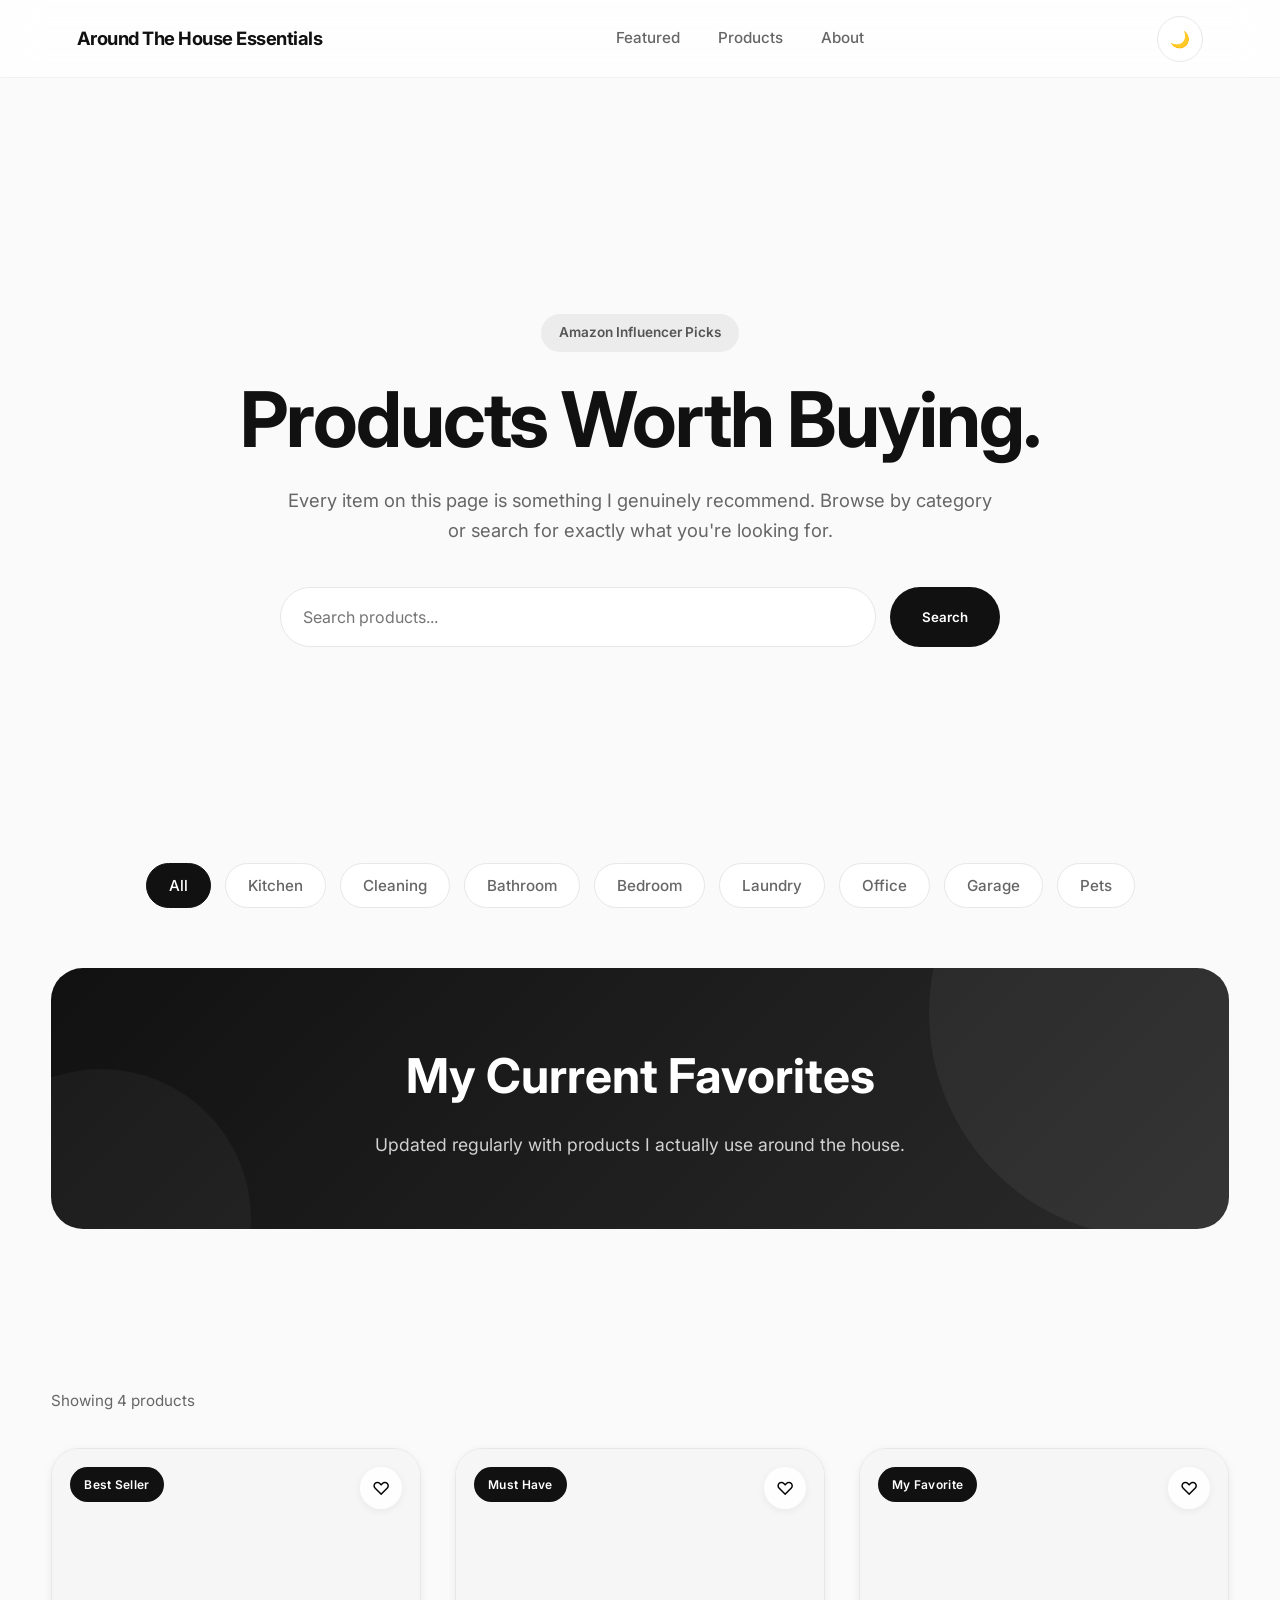
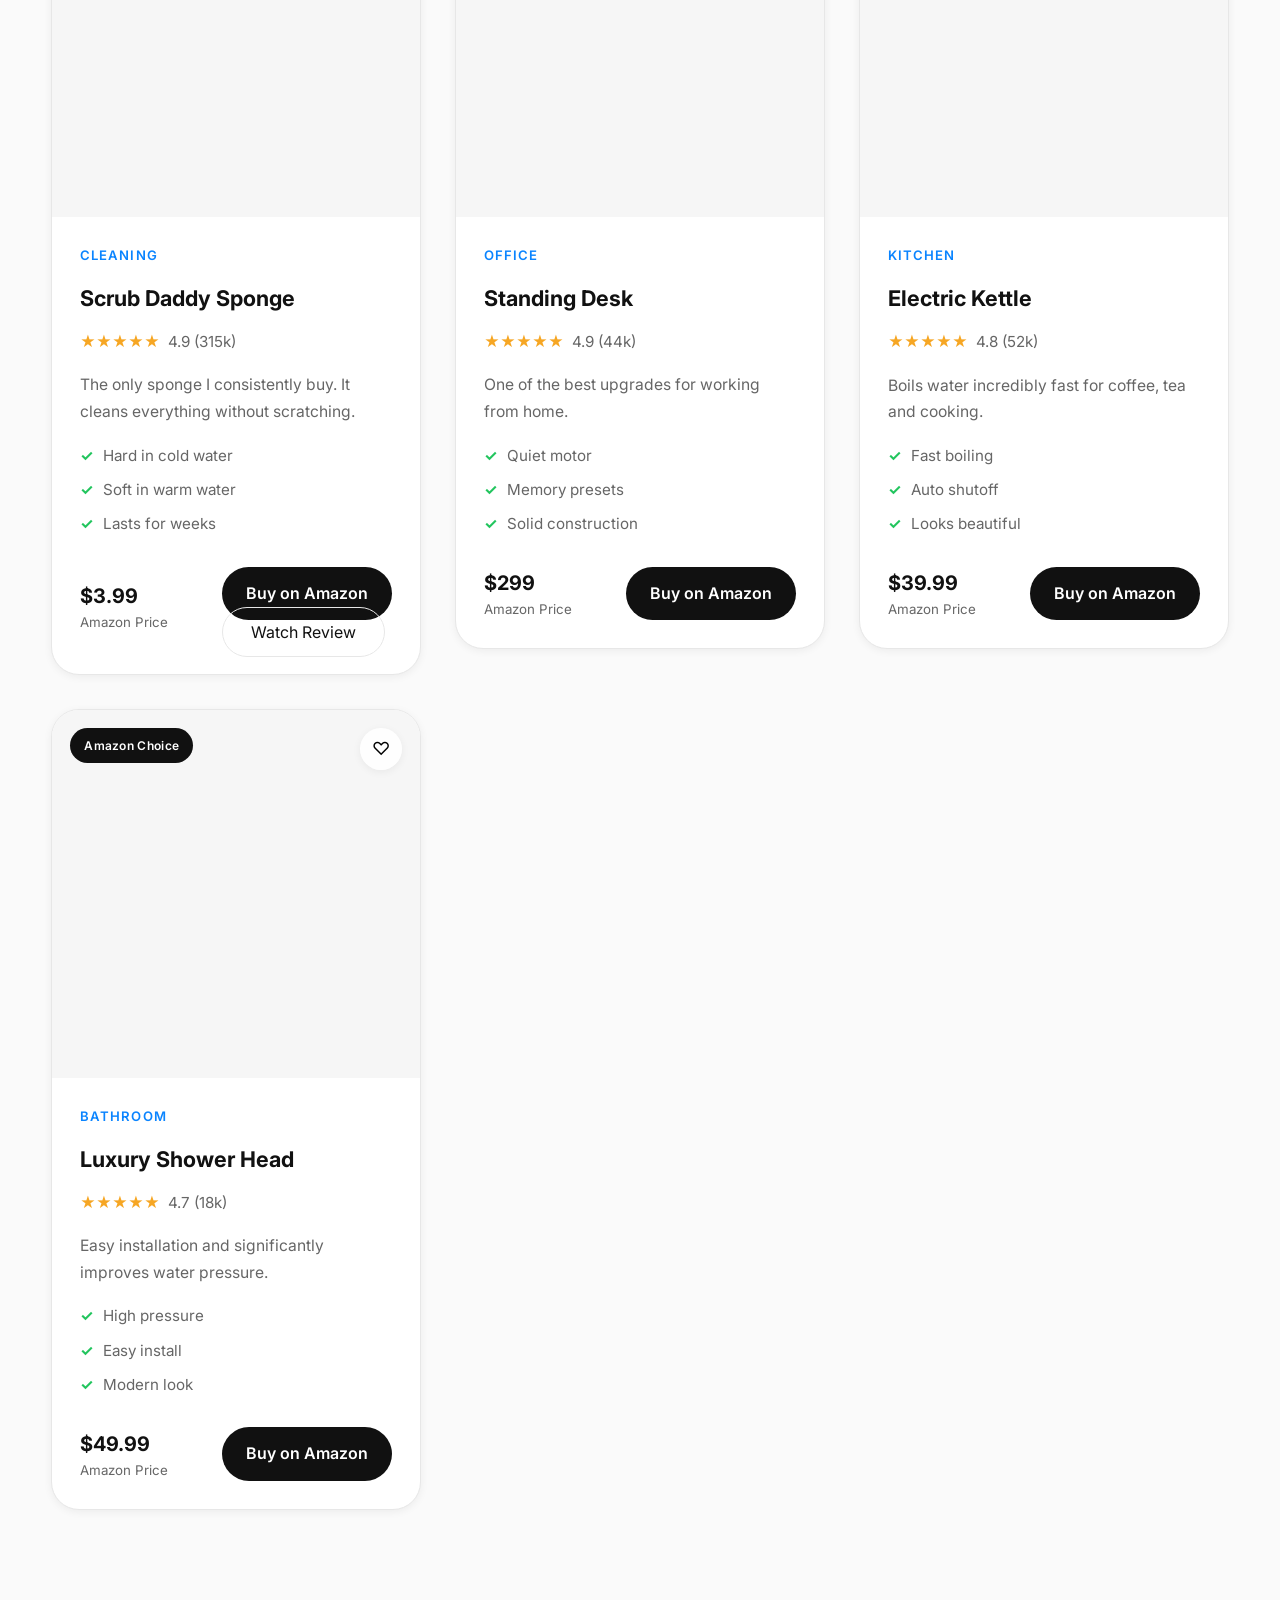
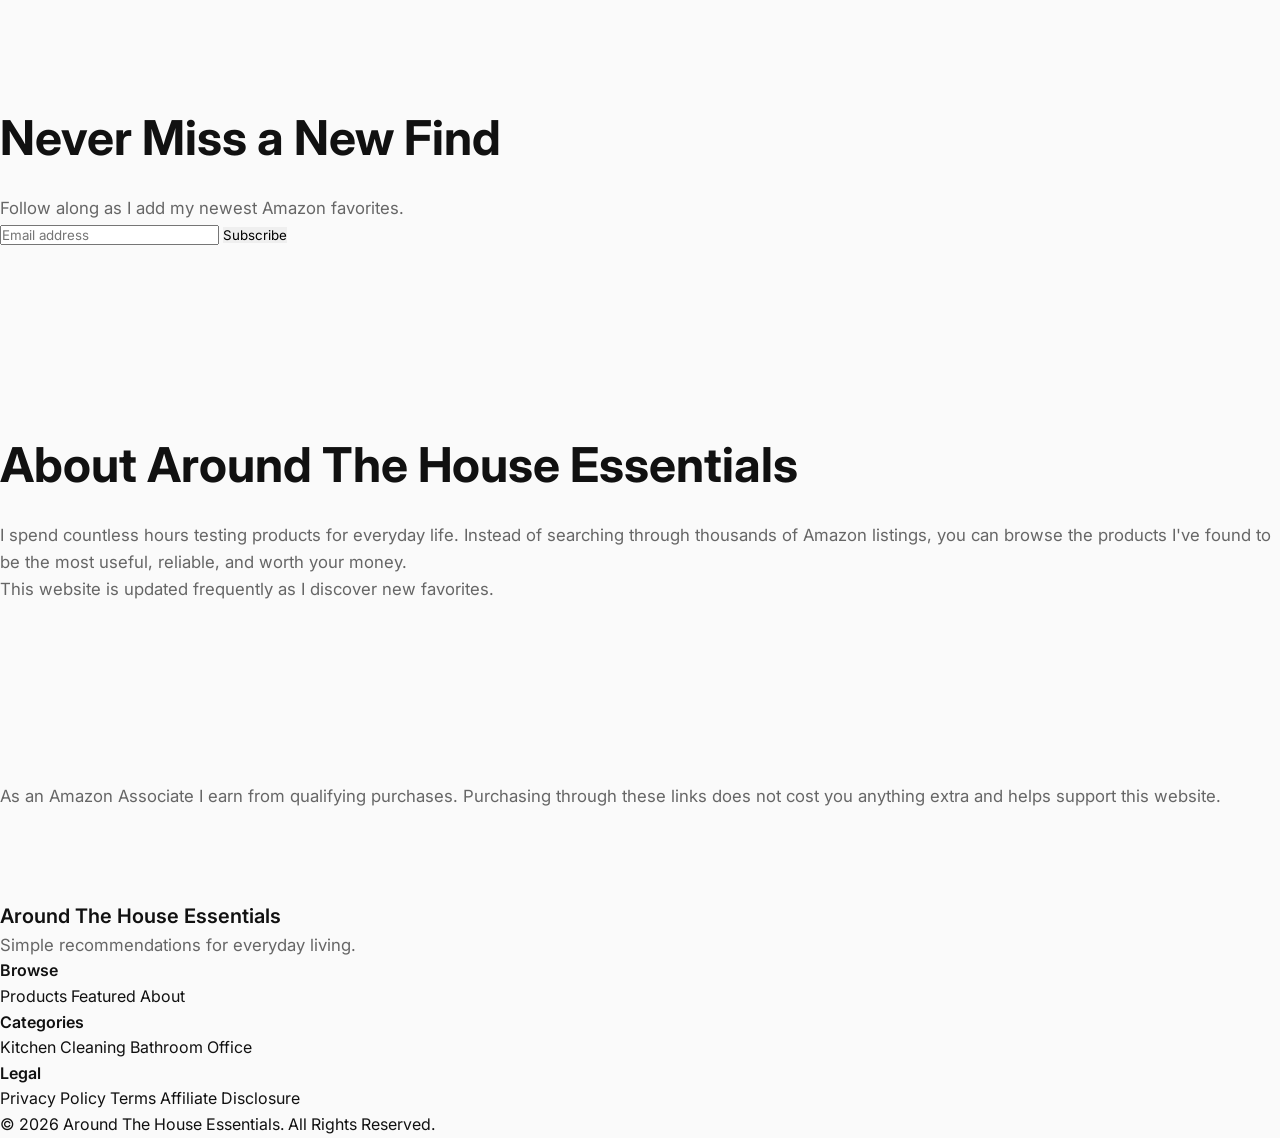
==== index.html @ 0b81968e "Initial commit" ====
<!DOCTYPE html>
<html lang="en">
<head>

    <meta charset="UTF-8">
    <meta name="viewport" content="width=device-width, initial-scale=1.0">

    <title>Around The House Essentials | Amazon Favorites</title>

    <meta name="description" content="Shop my favorite products for every room in your home. Carefully selected Amazon finds that I personally recommend.">

    <meta property="og:title" content="Around The House Essentials">
    <meta property="og:description" content="Shop my favorite Amazon finds.">
    <meta property="og:image" content="images/social-preview.jpg">
    <meta property="og:type" content="website">

    <link rel="stylesheet" href="style.css">

    <link rel="preconnect" href="https://fonts.googleapis.com">
    <link rel="preconnect" href="https://fonts.gstatic.com" crossorigin>

    <link href="https://fonts.googleapis.com/css2?family=Inter:wght@300;400;500;600;700&display=swap" rel="stylesheet">

</head>

<body>

<!-- ==========================
NAVIGATION
========================== -->

<header class="navbar">

    <div class="logo">

        <a href="#">
            Around The House Essentials
        </a>

    </div>

    <nav>

        <a href="#featured">Featured</a>
        <a href="#products">Products</a>
        <a href="#about">About</a>

    </nav>

    <div class="nav-buttons">

        <button id="darkModeToggle" aria-label="Toggle Dark Mode">
            🌙
        </button>

    </div>

</header>

<!-- ==========================
HERO
========================== -->

<section class="hero">

    <div class="hero-content">

        <span class="hero-tag">
            Amazon Influencer Picks
        </span>

        <h1>

            Products Worth Buying.

        </h1>

        <p>

            Every item on this page is something I genuinely recommend.
            Browse by category or search for exactly what you're looking for.

        </p>

        <div class="hero-search">

            <input
                type="text"
                id="searchInput"
                placeholder="Search products..."
            >

            <button id="searchButton">

                Search

            </button>

        </div>

    </div>

</section>

<!-- ==========================
CATEGORY FILTERS
========================== -->

<section class="categories" id="featured">

    <button class="category active" data-category="All">
        All
    </button>

    <button class="category" data-category="Kitchen">
        Kitchen
    </button>

    <button class="category" data-category="Cleaning">
        Cleaning
    </button>

    <button class="category" data-category="Bathroom">
        Bathroom
    </button>

    <button class="category" data-category="Bedroom">
        Bedroom
    </button>

    <button class="category" data-category="Laundry">
        Laundry
    </button>

    <button class="category" data-category="Office">
        Office
    </button>

    <button class="category" data-category="Garage">
        Garage
    </button>

    <button class="category" data-category="Pets">
        Pets
    </button>

</section>

<!-- ==========================
FEATURED PRODUCTS
========================== -->

<section class="featured-banner">

    <div>

        <h2>

            My Current Favorites

        </h2>

        <p>

            Updated regularly with products I actually use around the house.

        </p>

    </div>

</section>

<!-- ==========================
PRODUCT GRID
========================== -->

<section id="products" class="products-section">

    <div id="productGrid" class="product-grid">

        <!--
            Products are automatically generated
            by script.js
        -->

    </div>

</section>

<!-- ==========================
NEWSLETTER
========================== -->

<section class="newsletter">

    <h2>

        Never Miss a New Find

    </h2>

    <p>

        Follow along as I add my newest Amazon favorites.

    </p>

    <form>

        <input
            type="email"
            placeholder="Email address"
        >

        <button>

            Subscribe

        </button>

    </form>

</section>

<!-- ==========================
ABOUT
========================== -->

<section id="about" class="about">

    <div class="about-content">

        <h2>

            About Around The House Essentials

        </h2>

        <p>

            I spend countless hours testing products for everyday life.
            Instead of searching through thousands of Amazon listings,
            you can browse the products I've found to be the most useful,
            reliable, and worth your money.

        </p>

        <p>

            This website is updated frequently as I discover new favorites.

        </p>

    </div>

</section>

<!-- ==========================
AFFILIATE DISCLOSURE
========================== -->

<section class="affiliate">

    <p>

        As an Amazon Associate I earn from qualifying purchases.
        Purchasing through these links does not cost you anything extra
        and helps support this website.

    </p>

</section>

<!-- ==========================
FOOTER
========================== -->

<footer>

    <div class="footer-columns">

        <div>

            <h3>

                Around The House Essentials

            </h3>

            <p>

                Simple recommendations for everyday living.

            </p>

        </div>

        <div>

            <h4>

                Browse

            </h4>

            <a href="#products">
                Products
            </a>

            <a href="#featured">
                Featured
            </a>

            <a href="#about">
                About
            </a>

        </div>

        <div>

            <h4>

                Categories

            </h4>

            <a href="#">
                Kitchen
            </a>

            <a href="#">
                Cleaning
            </a>

            <a href="#">
                Bathroom
            </a>

            <a href="#">
                Office
            </a>

        </div>

        <div>

            <h4>

                Legal

            </h4>

            <a href="#">
                Privacy Policy
            </a>

            <a href="#">
                Terms
            </a>

            <a href="#">
                Affiliate Disclosure
            </a>

        </div>

    </div>

    <div class="copyright">

        © 2026 Around The House Essentials.
        All Rights Reserved.

    </div>

</footer>

<button id="scrollTop">

    ↑

</button>

<script src="script.js"></script>

</body>
</html>
---- style.css ----
/* ======================================================
   Around The House Essentials
   Part 2A-1
   Design System + Global Styles
====================================================== */

/* ---------- CSS Variables ---------- */

:root {

    --primary: #111111;
    --secondary: #666666;
    --background: #fafafa;
    --surface: #ffffff;
    --border: #e7e7e7;

    --accent: #0a84ff;
    --accent-hover: #0066d6;

    --success: #22c55e;
    --danger: #ef4444;

    --shadow-small: 0 2px 8px rgba(0,0,0,.06);
    --shadow-medium: 0 10px 30px rgba(0,0,0,.08);
    --shadow-large: 0 20px 50px rgba(0,0,0,.12);

    --radius-sm: 10px;
    --radius-md: 18px;
    --radius-lg: 28px;

    --transition: .25s ease;

    --max-width: 1240px;

}

/* ---------- Dark Theme ---------- */

body.dark {

    --primary: #ffffff;
    --secondary: #bdbdbd;

    --background: #111111;
    --surface: #1d1d1f;

    --border: #303030;

    --shadow-small: none;
    --shadow-medium: none;
    --shadow-large: none;

}

/* ---------- Reset ---------- */

*{
    margin:0;
    padding:0;
    box-sizing:border-box;
}

/* ---------- Smooth Scroll ---------- */

html{
    scroll-behavior:smooth;
}

/* ---------- Body ---------- */

body{

    font-family:"Inter",sans-serif;

    background:var(--background);

    color:var(--primary);

    line-height:1.6;

    transition:
        background .3s ease,
        color .3s ease;

}

/* ---------- Images ---------- */

img{

    display:block;

    max-width:100%;

}

/* ---------- Links ---------- */

a{

    color:inherit;

    text-decoration:none;

}

/* ---------- Lists ---------- */

ul{

    list-style:none;

}

/* ---------- Buttons ---------- */

button{

    border:none;

    cursor:pointer;

    font-family:inherit;

}

/* ---------- Inputs ---------- */

input{

    font-family:inherit;

    outline:none;

}

/* ---------- Container ---------- */

.container{

    width:min(92%, var(--max-width));

    margin-inline:auto;

}

/* ---------- Typography ---------- */

h1{

    font-size:clamp(2.8rem,6vw,5rem);

    line-height:1.05;

    letter-spacing:-2px;

    font-weight:700;

}

h2{

    font-size:clamp(2rem,4vw,3rem);

    font-weight:700;

    margin-bottom:18px;

}

h3{

    font-size:1.25rem;

    font-weight:600;

}

h4{

    font-size:1rem;

    font-weight:600;

}

p{

    color:var(--secondary);

    font-size:1.05rem;

}

/* ---------- Section Spacing ---------- */

section{

    padding:90px 0;

}

/* ---------- Utility ---------- */

.text-center{

    text-align:center;

}

.hidden{

    display:none !important;

}

/* ======================================================
   Primary Button
====================================================== */

.btn{

    display:inline-flex;

    align-items:center;

    justify-content:center;

    gap:.6rem;

    background:var(--primary);

    color:white;

    padding:14px 28px;

    border-radius:999px;

    font-weight:600;

    transition:var(--transition);

}

.btn:hover{

    transform:translateY(-2px);

    box-shadow:var(--shadow-medium);

}

body.dark .btn{

    background:white;

    color:#111;

}

/* ======================================================
   Secondary Button
====================================================== */

.btn-outline{

    background:transparent;

    border:1px solid var(--border);

    color:var(--primary);

    padding:14px 28px;

    border-radius:999px;

    transition:var(--transition);

}

.btn-outline:hover{

    background:var(--surface);

    box-shadow:var(--shadow-small);

}

/* ======================================================
   Card Base
====================================================== */

.card{

    background:var(--surface);

    border:1px solid var(--border);

    border-radius:24px;

    transition:all .3s ease;

}

.card:hover{

    transform:translateY(-6px);

    box-shadow:var(--shadow-large);

}

/* ======================================================
   Small Section Heading
====================================================== */

.section-label{

    display:inline-block;

    padding:8px 18px;

    border-radius:999px;

    background:#ececec;

    font-size:.85rem;

    font-weight:600;

    color:#444;

    margin-bottom:18px;

}

body.dark .section-label{

    background:#2a2a2a;

    color:#ddd;

}

/* ======================================================
   Divider
====================================================== */

.divider{

    width:100%;

    height:1px;

    background:var(--border);

    margin:80px 0;

}

/* ======================================================
   Fade Animation
====================================================== */

.fade-up{

    opacity:0;

    transform:translateY(30px);

    transition:.7s ease;

}

.fade-up.show{

    opacity:1;

    transform:translateY(0);

}

/* ======================================================
   Scroll To Top Button
====================================================== */

#scrollTop{

    position:fixed;

    right:24px;

    bottom:24px;

    width:54px;

    height:54px;

    border-radius:50%;

    background:var(--primary);

    color:white;

    font-size:20px;

    display:flex;

    align-items:center;

    justify-content:center;

    opacity:0;

    visibility:hidden;

    transition:var(--transition);

    z-index:500;

}

#scrollTop.show{

    opacity:1;

    visibility:visible;

}

body.dark #scrollTop{

    background:white;

    color:#111;

}

/* ======================================================
   PART 2A-2
   Navigation + Hero
====================================================== */

/* =============================
   Navigation
============================= */

.navbar{

    position:sticky;

    top:0;

    z-index:1000;

    width:100%;

    height:78px;

    padding:0 6%;

    display:flex;

    align-items:center;

    justify-content:space-between;

    background:rgba(255,255,255,.82);

    backdrop-filter:blur(18px);

    -webkit-backdrop-filter:blur(18px);

    border-bottom:1px solid rgba(0,0,0,.05);

    transition:all .3s ease;

}

body.dark .navbar{

    background:rgba(17,17,17,.88);

    border-bottom:1px solid rgba(255,255,255,.08);

}

/* =============================
   Logo
============================= */

.logo a{

    font-size:1.15rem;

    font-weight:700;

    letter-spacing:-0.5px;

    color:var(--primary);

    transition:.25s;

}

.logo a:hover{

    opacity:.7;

}

/* =============================
   Navigation Links
============================= */

nav{

    display:flex;

    align-items:center;

    gap:38px;

}

nav a{

    position:relative;

    font-size:.95rem;

    font-weight:500;

    color:var(--secondary);

    transition:.25s;

}

nav a:hover{

    color:var(--primary);

}

nav a::after{

    content:"";

    position:absolute;

    left:0;

    bottom:-8px;

    width:0;

    height:2px;

    background:var(--primary);

    transition:.3s;

}

nav a:hover::after{

    width:100%;

}

/* =============================
   Right Side Buttons
============================= */

.nav-buttons{

    display:flex;

    align-items:center;

    gap:16px;

}

/* =============================
   Dark Mode Button
============================= */

#darkModeToggle{

    width:46px;

    height:46px;

    border-radius:50%;

    background:var(--surface);

    border:1px solid var(--border);

    display:flex;

    align-items:center;

    justify-content:center;

    font-size:1rem;

    transition:.25s;

}

#darkModeToggle:hover{

    transform:rotate(15deg);

    box-shadow:var(--shadow-small);

}

/* =============================
   Hero Section
============================= */

.hero{

    min-height:85vh;

    display:flex;

    align-items:center;

    justify-content:center;

    text-align:center;

    padding:120px 20px 80px;

}

/* =============================
   Hero Content
============================= */

.hero-content{

    max-width:900px;

    margin:auto;

}

/* =============================
   Hero Tag
============================= */

.hero-tag{

    display:inline-flex;

    align-items:center;

    justify-content:center;

    padding:8px 18px;

    border-radius:999px;

    background:#ececec;

    color:#555;

    font-size:.85rem;

    font-weight:600;

    margin-bottom:28px;

}

body.dark .hero-tag{

    background:#2b2b2b;

    color:#ddd;

}

/* =============================
   Hero Heading
============================= */

.hero h1{

    max-width:850px;

    margin:auto;

    margin-bottom:26px;

}

/* =============================
   Hero Description
============================= */

.hero p{

    max-width:720px;

    margin:auto;

    font-size:1.15rem;

    color:var(--secondary);

    margin-bottom:42px;

}

/* =============================
   Hero Search
============================= */

.hero-search{

    display:flex;

    align-items:center;

    justify-content:center;

    gap:14px;

    max-width:720px;

    margin:auto;

    flex-wrap:wrap;

}

/* =============================
   Search Input
============================= */

.hero-search input{

    flex:1;

    min-width:280px;

    height:60px;

    padding:0 22px;

    border-radius:999px;

    border:1px solid var(--border);

    background:var(--surface);

    color:var(--primary);

    font-size:1rem;

    transition:.25s;

}

.hero-search input:focus{

    border-color:var(--accent);

    box-shadow:0 0 0 4px rgba(10,132,255,.12);

}

/* =============================
   Search Button
============================= */

.hero-search button{

    height:60px;

    padding:0 32px;

    border-radius:999px;

    background:var(--primary);

    color:white;

    font-weight:600;

    transition:.25s;

}

.hero-search button:hover{

    transform:translateY(-2px);

    box-shadow:var(--shadow-medium);

}

body.dark .hero-search button{

    background:white;

    color:#111;

}

/* =============================
   Hero Fade In
============================= */

.hero-content{

    animation:heroFade .9s ease;

}

@keyframes heroFade{

    from{

        opacity:0;

        transform:translateY(35px);

    }

    to{

        opacity:1;

        transform:translateY(0);

    }

}

/* =============================
   Mobile Navigation
============================= */

@media (max-width:900px){

    nav{

        display:none;

    }

    .navbar{

        padding:0 24px;

    }

}

/* =============================
   Mobile Hero
============================= */

@media (max-width:768px){

    .hero{

        min-height:70vh;

        padding-top:90px;

    }

    .hero-search{

        flex-direction:column;

    }

    .hero-search input{

        width:100%;

        min-width:unset;

    }

    .hero-search button{

        width:100%;

    }

}

/* ======================================================
   PART 2A-3
   Categories + Featured Banner + Product Grid
======================================================*/

/* =============================
   Category Section
============================= */

.categories{

    width:min(92%, var(--max-width));

    margin:0 auto;

    padding:20px 0 60px;

    display:flex;

    justify-content:center;

    align-items:center;

    flex-wrap:wrap;

    gap:14px;

}

/* =============================
   Category Buttons
============================= */

.category{

    background:var(--surface);

    border:1px solid var(--border);

    color:var(--secondary);

    padding:12px 22px;

    border-radius:999px;

    font-size:.95rem;

    font-weight:500;

    transition:all .25s ease;

}

.category:hover{

    transform:translateY(-2px);

    color:var(--primary);

    box-shadow:var(--shadow-small);

}

.category.active{

    background:var(--primary);

    color:white;

    border-color:var(--primary);

}

body.dark .category.active{

    background:white;

    color:#111;

}

/* =============================
   Featured Banner
============================= */

.featured-banner{

    width:min(92%, var(--max-width));

    margin:0 auto 70px;

    padding:70px 50px;

    border-radius:32px;

    background:linear-gradient(
        135deg,
        #111,
        #2a2a2a
    );

    color:white;

    text-align:center;

    overflow:hidden;

    position:relative;

}

.featured-banner::before{

    content:"";

    position:absolute;

    width:450px;

    height:450px;

    border-radius:50%;

    background:rgba(255,255,255,.05);

    top:-180px;

    right:-150px;

}

.featured-banner::after{

    content:"";

    position:absolute;

    width:300px;

    height:300px;

    border-radius:50%;

    background:rgba(255,255,255,.04);

    bottom:-140px;

    left:-100px;

}

.featured-banner h2{

    position:relative;

    z-index:2;

    color:white;

    margin-bottom:16px;

}

.featured-banner p{

    position:relative;

    z-index:2;

    color:rgba(255,255,255,.8);

    max-width:650px;

    margin:0 auto;

    font-size:1.1rem;

}

/* =============================
   Product Section
============================= */

.products-section{

    width:min(92%, var(--max-width));

    margin:auto;

    padding-bottom:100px;

}

/* =============================
   Product Grid
============================= */

.product-grid{

    display:grid;

    grid-template-columns:
        repeat(auto-fit, minmax(300px,1fr));

    gap:34px;

    align-items:start;

}

/* =============================
   Empty State
============================= */

.empty-state{

    width:100%;

    text-align:center;

    padding:100px 30px;

    border:2px dashed var(--border);

    border-radius:24px;

}

.empty-state h3{

    margin-bottom:14px;

}

.empty-state p{

    color:var(--secondary);

}

/* =============================
   Loading Skeleton
============================= */

.skeleton{

    height:420px;

    border-radius:28px;

    background:linear-gradient(
        90deg,
        #efefef 25%,
        #f7f7f7 50%,
        #efefef 75%
    );

    background-size:300% 100%;

    animation:skeletonLoading 1.5s infinite;

}

body.dark .skeleton{

    background:linear-gradient(
        90deg,
        #232323 25%,
        #303030 50%,
        #232323 75%
    );

    background-size:300% 100%;

}

@keyframes skeletonLoading{

    from{

        background-position:100% 0;

    }

    to{

        background-position:-100% 0;

    }

}

/* =============================
   Section Heading
============================= */

.section-heading{

    text-align:center;

    margin-bottom:60px;

}

.section-heading p{

    max-width:700px;

    margin:auto;

}

/* =============================
   Product Count
============================= */

.product-count{

    margin-bottom:35px;

    font-size:.95rem;

    color:var(--secondary);

}

/* =============================
   Responsive
============================= */

@media (max-width:992px){

    .featured-banner{

        padding:55px 35px;

    }

}

@media (max-width:768px){

    .categories{

        justify-content:flex-start;

        overflow-x:auto;

        flex-wrap:nowrap;

        padding-bottom:30px;

    }

    .categories::-webkit-scrollbar{

        display:none;

    }

    .featured-banner{

        border-radius:22px;

        padding:45px 25px;

    }

    .product-grid{

        grid-template-columns:1fr;

        gap:24px;

    }

}

/* ======================================================
   PART 2B-1
   Premium Product Cards
======================================================*/

/* =============================
   Product Card
============================= */

.product-card{

    position:relative;

    display:flex;

    flex-direction:column;

    background:var(--surface);

    border:1px solid var(--border);

    border-radius:28px;

    overflow:hidden;

    transition:all .35s ease;

    box-shadow:var(--shadow-small);

}

.product-card:hover{

    transform:translateY(-10px);

    box-shadow:var(--shadow-large);

}

/* =============================
   Product Image
============================= */

.product-image{

    position:relative;

    width:100%;

    aspect-ratio:1 / 1;

    overflow:hidden;

    background:#f6f6f6;

}

body.dark .product-image{

    background:#222;

}

.product-image img{

    width:100%;

    height:100%;

    object-fit:cover;

    transition:transform .5s ease;

}

.product-card:hover img{

    transform:scale(1.05);

}

/* =============================
   Product Badge
============================= */

.product-badge{

    position:absolute;

    top:18px;

    left:18px;

    padding:8px 14px;

    border-radius:999px;

    background:#111;

    color:white;

    font-size:.75rem;

    font-weight:600;

    letter-spacing:.3px;

    z-index:5;

}

body.dark .product-badge{

    background:white;

    color:#111;

}

/* =============================
   Favorite Button
============================= */

.favorite-btn{

    position:absolute;

    top:18px;

    right:18px;

    width:42px;

    height:42px;

    border-radius:50%;

    background:rgba(255,255,255,.95);

    display:flex;

    align-items:center;

    justify-content:center;

    font-size:18px;

    box-shadow:var(--shadow-small);

    transition:.25s;

    z-index:5;

}

.favorite-btn:hover{

    transform:scale(1.08);

}

body.dark .favorite-btn{

    background:#333;

}

/* =============================
   Card Content
============================= */

.product-content{

    display:flex;

    flex-direction:column;

    gap:18px;

    padding:28px;

}

/* =============================
   Category
============================= */

.product-category{

    font-size:.82rem;

    color:var(--accent);

    font-weight:600;

    text-transform:uppercase;

    letter-spacing:.08em;

}

/* =============================
   Product Title
============================= */

.product-title{

    font-size:1.35rem;

    font-weight:700;

    line-height:1.3;

    color:var(--primary);

}

/* =============================
   Rating
============================= */

.product-rating{

    display:flex;

    align-items:center;

    gap:8px;

    font-size:.95rem;

    color:#f6a623;

}

.product-rating span{

    color:var(--secondary);

}

/* =============================
   Description
============================= */

.product-description{

    color:var(--secondary);

    font-size:.98rem;

    line-height:1.7;

}

/* =============================
   Recommendation List
============================= */

.product-benefits{

    display:flex;

    flex-direction:column;

    gap:10px;

}

.product-benefits li{

    display:flex;

    align-items:center;

    gap:10px;

    color:var(--secondary);

    font-size:.95rem;

}

.product-benefits li::before{

    content:"✓";

    color:var(--success);

    font-weight:700;

}

/* =============================
   Card Footer
============================= */

.product-footer{

    margin-top:auto;

    display:flex;

    justify-content:space-between;

    align-items:center;

    gap:16px;

    padding-top:12px;

}

/* =============================
   Price
============================= */

.product-price{

    display:flex;

    flex-direction:column;

}

.product-price strong{

    font-size:1.25rem;

    color:var(--primary);

}

.product-price small{

    color:var(--secondary);

}

/* =============================
   Amazon Button
============================= */

.amazon-btn{

    display:flex;

    align-items:center;

    justify-content:center;

    gap:10px;

    padding:14px 24px;

    border-radius:999px;

    background:var(--primary);

    color:#fff;

    font-weight:600;

    transition:all .25s ease;

}

.amazon-btn:hover{

    transform:translateY(-2px);

    box-shadow:var(--shadow-medium);

}

body.dark .amazon-btn{

    background:#fff;

    color:#111;

}

/* =============================
   Image Loading
============================= */

.product-image img[loading="lazy"]{

    opacity:0;

    transition:opacity .35s ease;

}

.product-image img.loaded{

    opacity:1;

}

/* =============================
   Card Entrance Animation
============================= */

.product-card{

    opacity:0;

    transform:translateY(40px);

}

.product-card.visible{

    opacity:1;

    transform:translateY(0);

    transition:
        opacity .5s ease,
        transform .5s ease;

}

/* =============================
   Mobile
============================= */

@media (max-width:768px){

    .product-content{

        padding:22px;

    }

    .product-title{

        font-size:1.2rem;

    }

    .product-footer{

        flex-direction:column;

        align-items:stretch;

    }

    .amazon-btn{

        width:100%;

    }

}
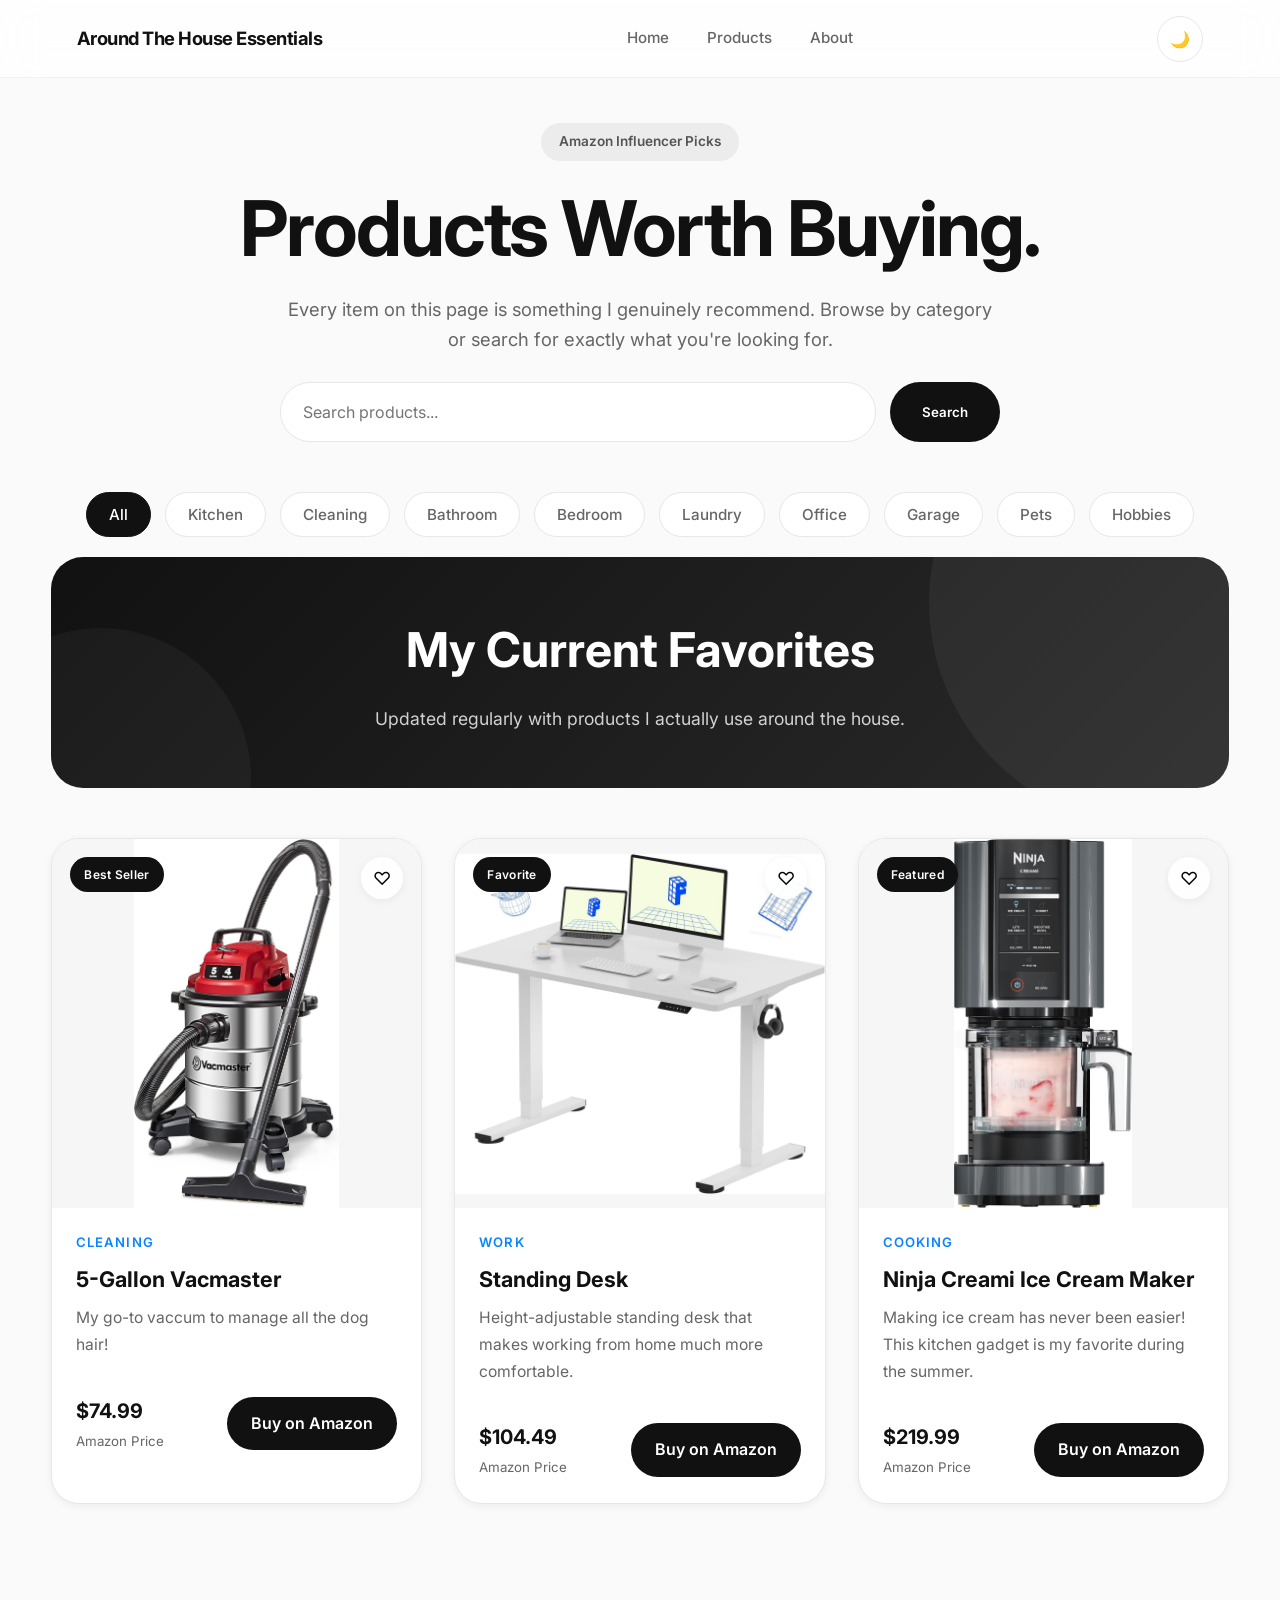
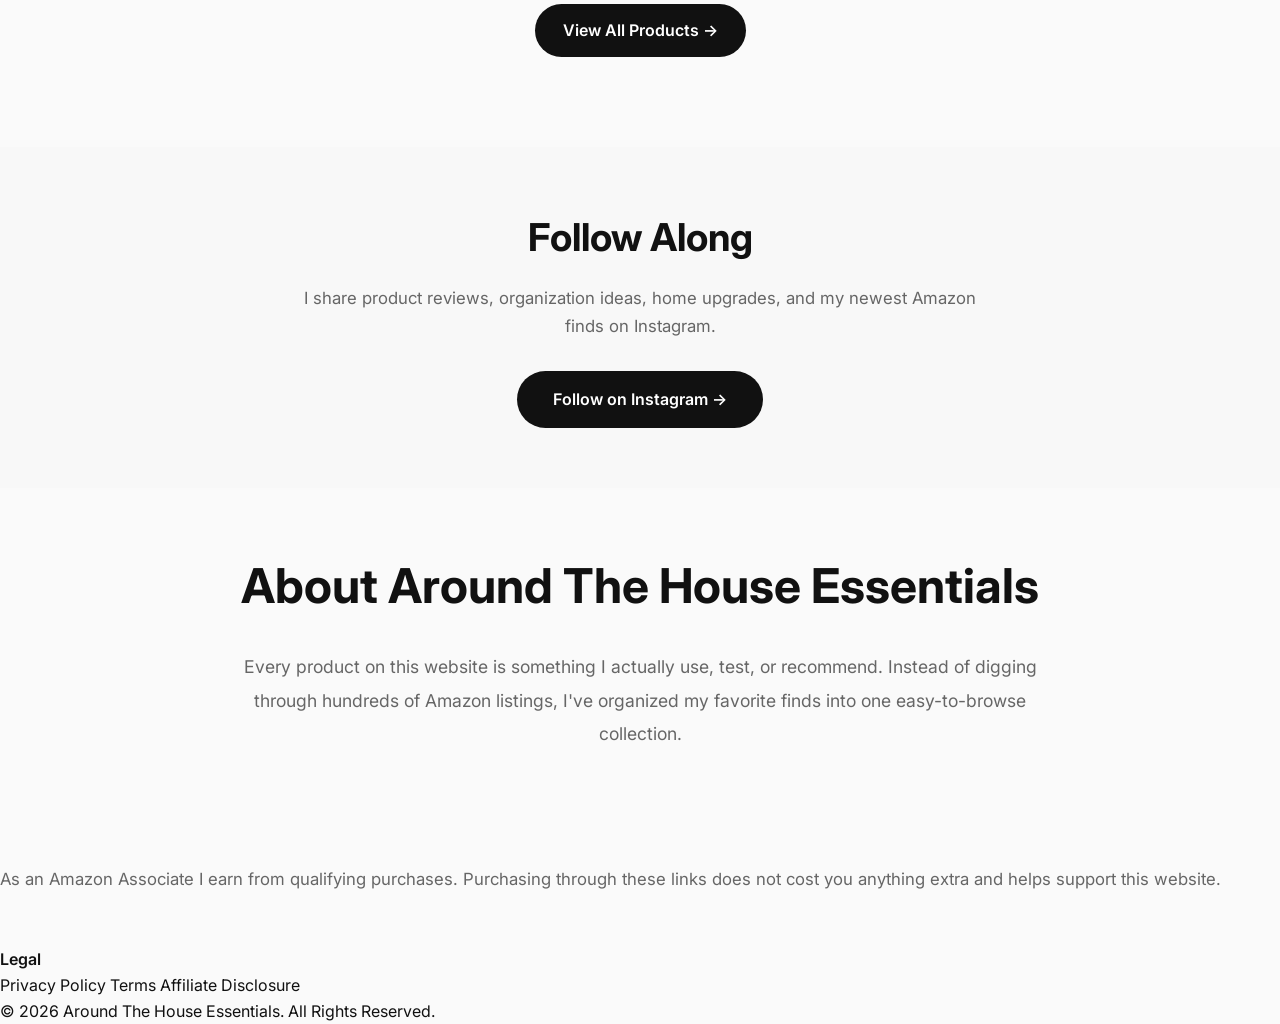
==== commit 796f4fe5: "Complete Amazon website redesign" ====
--- a/index.html
+++ b/index.html
@@ -41,10 +41,24 @@
 
     <nav>
 
-        <a href="#featured">Featured</a>
-        <a href="#products">Products</a>
-        <a href="#about">About</a>
-
+        <a href="index.html">
+    
+            Home
+    
+        </a>
+    
+        <a href="products.html">
+    
+            Products
+    
+        </a>
+    
+        <a href="#about">
+    
+            About
+    
+        </a>
+    
     </nav>
 
     <div class="nav-buttons">
@@ -143,6 +157,10 @@
     <button class="category" data-category="Pets">
         Pets
     </button>
+    
+    <button class="category" data-category="Hobbies">
+        Hobbies
+    </button>
 
 </section>
 
@@ -187,38 +205,37 @@
 
 </section>
 
-<!-- ==========================
-NEWSLETTER
-========================== -->
-
-<section class="newsletter">
-
-    <h2>
-
-        Never Miss a New Find
-
-    </h2>
-
-    <p>
-
-        Follow along as I add my newest Amazon favorites.
-
-    </p>
-
-    <form>
-
-        <input
-            type="email"
-            placeholder="Email address"
-        >
-
-        <button>
-
-            Subscribe
-
-        </button>
-
-    </form>
+<section class="view-all">
+
+    <a href="products.html" class="btn">
+
+        View All Products →
+
+    </a>
+
+</section>
+
+<section class="instagram-section">
+
+    <div class="container">
+
+        <h2>Follow Along</h2>
+
+        <p>
+            I share product reviews, organization ideas, home upgrades,
+            and my newest Amazon finds on Instagram.
+        </p>
+
+        <a
+            href="https://instagram.com/YOUR_INSTAGRAM"
+            target="_blank"
+            class="instagram-btn">
+
+            Follow on Instagram →
+
+        </a>
+
+    </div>
 
 </section>
 
@@ -226,33 +243,24 @@
 ABOUT
 ========================== -->
 
-<section id="about" class="about">
-
-    <div class="about-content">
-
-        <h2>
-
-            About Around The House Essentials
-
-        </h2>
+<section id="about" class="about-section">
+
+    <div class="container">
+
+        <h2>About Around The House Essentials</h2>
 
         <p>
 
-            I spend countless hours testing products for everyday life.
-            Instead of searching through thousands of Amazon listings,
-            you can browse the products I've found to be the most useful,
-            reliable, and worth your money.
+            Every product on this website is something I actually use,
+            test, or recommend. Instead of digging through hundreds of
+            Amazon listings, I've organized my favorite finds into one
+            easy-to-browse collection.
 
         </p>
 
-        <p>
-
-            This website is updated frequently as I discover new favorites.
-
-        </p>
-
-    </div>
-
+    </div>
+
+</section>
 </section>
 
 <!-- ==========================
@@ -277,72 +285,6 @@
 
 <footer>
 
-    <div class="footer-columns">
-
-        <div>
-
-            <h3>
-
-                Around The House Essentials
-
-            </h3>
-
-            <p>
-
-                Simple recommendations for everyday living.
-
-            </p>
-
-        </div>
-
-        <div>
-
-            <h4>
-
-                Browse
-
-            </h4>
-
-            <a href="#products">
-                Products
-            </a>
-
-            <a href="#featured">
-                Featured
-            </a>
-
-            <a href="#about">
-                About
-            </a>
-
-        </div>
-
-        <div>
-
-            <h4>
-
-                Categories
-
-            </h4>
-
-            <a href="#">
-                Kitchen
-            </a>
-
-            <a href="#">
-                Cleaning
-            </a>
-
-            <a href="#">
-                Bathroom
-            </a>
-
-            <a href="#">
-                Office
-            </a>
-
-        </div>
-
         <div>
 
             <h4>
@@ -384,5 +326,8 @@
 
 <script src="script.js"></script>
 
+
+
 </body>
+
 </html>
--- a/style.css
+++ b/style.css
@@ -196,7 +196,7 @@
 
 section{
 
-    padding:90px 0;
+    padding: 55px 0;
 
 }
 
@@ -625,7 +625,7 @@
 
 .hero{
 
-    min-height:85vh;
+    min-height:auto;
 
     display:flex;
 
@@ -635,7 +635,7 @@
 
     text-align:center;
 
-    padding:120px 20px 80px;
+    padding:45px 20px 15px;
 
 }
 
@@ -715,7 +715,7 @@
 
     color:var(--secondary);
 
-    margin-bottom:42px;
+    margin-bottom:28px;
 
 }
 
@@ -735,7 +735,7 @@
 
     max-width:720px;
 
-    margin:auto;
+    margin:0 auto 35px;
 
     flex-wrap:wrap;
 
@@ -916,7 +916,7 @@
 
     margin:0 auto;
 
-    padding:20px 0 60px;
+    padding:0 0 20px;
 
     display:flex;
 
@@ -990,9 +990,9 @@
 
     width:min(92%, var(--max-width));
 
-    margin:0 auto 70px;
-
-    padding:70px 50px;
+    margin:0 auto 30px;
+
+    padding:55px 45px;
 
     border-radius:32px;
 
@@ -1090,7 +1090,7 @@
 
     margin:auto;
 
-    padding-bottom:100px;
+    padding:20px 0 80px;
 
 }
 
@@ -1103,11 +1103,11 @@
     display:grid;
 
     grid-template-columns:
-        repeat(auto-fit, minmax(300px,1fr));
-
-    gap:34px;
-
-    align-items:start;
+        repeat(auto-fit, minmax(320px,1fr));
+
+    gap:32px;
+
+    justify-content:center;
 
 }
 
@@ -1219,7 +1219,7 @@
 
 .product-count{
 
-    margin-bottom:35px;
+    margin-bottom:24px;
 
     font-size:.95rem;
 
@@ -1304,6 +1304,8 @@
 
     overflow:hidden;
 
+    min-height:540px;
+
     transition:all .35s ease;
 
     box-shadow:var(--shadow-small);
@@ -1348,10 +1350,12 @@
 
     height:100%;
 
-    object-fit:cover;
+    object-fit:contain;
 
     transition:transform .5s ease;
 
+    opacity: 1;
+
 }
 
 .product-card:hover img{
@@ -1456,284 +1460,448 @@
 
     flex-direction:column;
 
+    gap:12px;
+
+    padding:24px;
+
+}
+
+/* =============================
+   Category
+============================= */
+
+.product-category{
+
+    font-size:.82rem;
+
+    color:var(--accent);
+
+    font-weight:600;
+
+    text-transform:uppercase;
+
+    letter-spacing:.08em;
+
+}
+
+/* =============================
+   Product Title
+============================= */
+
+.product-title{
+
+    font-size:1.35rem;
+
+    font-weight:700;
+
+    line-height:1.3;
+
+    color:var(--primary);
+
+}
+
+/* =============================
+   Description
+============================= */
+
+.product-description{
+
+    color:var(--secondary);
+
+    font-size:.98rem;
+
+    line-height:1.7;
+
+}
+
+/* =============================
+   Card Footer
+============================= */
+
+.product-footer{
+
+    margin-top:auto;
+
+    display:flex;
+
+    justify-content:space-between;
+
+    align-items:center;
+
     gap:18px;
 
-    padding:28px;
-
-}
-
-/* =============================
-   Category
-============================= */
-
-.product-category{
-
-    font-size:.82rem;
-
-    color:var(--accent);
+    padding-top:24px;
+
+}
+
+/* =============================
+   Price
+============================= */
+
+.product-price{
+
+    display:flex;
+
+    flex-direction:column;
+
+    gap:4px;
+
+}
+
+.product-price strong{
+
+    font-size:1.25rem;
+
+    color:var(--primary);
+
+}
+
+.product-price small{
+
+    color:var(--secondary);
+
+}
+
+/* =============================
+   Amazon Button
+============================= */
+
+.amazon-btn{
+
+    display:flex;
+
+    align-items:center;
+
+    justify-content:center;
+
+    gap:10px;
+
+    padding:14px 24px;
+
+    border-radius:999px;
+
+    background:var(--primary);
+
+    color:#fff;
 
     font-weight:600;
 
-    text-transform:uppercase;
-
-    letter-spacing:.08em;
-
-}
-
-/* =============================
-   Product Title
-============================= */
-
-.product-title{
-
-    font-size:1.35rem;
-
-    font-weight:700;
-
-    line-height:1.3;
-
-    color:var(--primary);
-
-}
-
-/* =============================
-   Rating
-============================= */
-
-.product-rating{
+    transition:all .25s ease;
+
+}
+
+.amazon-btn:hover{
+
+    transform:translateY(-2px);
+
+    box-shadow:var(--shadow-medium);
+
+}
+
+body.dark .amazon-btn{
+
+    background:#fff;
+
+    color:#111;
+
+}
+
+/* =============================
+   Card Entrance Animation
+============================= */
+
+
+/* =============================
+   Mobile
+============================= */
+
+@media (max-width:768px){
+
+    .product-content{
+
+        padding:22px;
+
+    }
+
+    .product-title{
+
+        font-size:1.2rem;
+
+    }
+
+    .product-footer{
+
+        flex-direction:column;
+
+        align-items:stretch;
+
+    }
+
+    .amazon-btn{
+
+        width:100%;
+
+    }
+
+}
+
+.page-hero{
+
+    padding:80px 20px 50px;
+
+    text-align:center;
+
+}
+
+.page-hero h1{
+
+    font-size:4rem;
+
+    margin:18px 0;
+
+}
+
+.page-hero p{
+
+    max-width:700px;
+
+    margin:auto;
+
+    color:#666;
+
+    font-size:1.1rem;
+
+}
+
+.hero-badge{
+
+    display:inline-block;
+
+    padding:8px 18px;
+
+    border-radius:999px;
+
+    background:#f5f5f7;
+
+    font-weight:600;
+
+}.products-toolbar{
 
     display:flex;
 
+    justify-content:space-between;
+
     align-items:center;
 
-    gap:8px;
-
-    font-size:.95rem;
-
-    color:#f6a623;
-
-}
-
-.product-rating span{
-
-    color:var(--secondary);
-
-}
-
-/* =============================
-   Description
-============================= */
-
-.product-description{
-
-    color:var(--secondary);
-
-    font-size:.98rem;
+    margin:40px 0 30px;
+
+}
+
+.toolbar-right select{
+
+    padding:12px 18px;
+
+    border-radius:999px;
+
+    border:1px solid #ddd;
+
+}
+
+.back-home{
+
+    display:inline-flex;
+
+    margin-top:30px;
+
+    margin-bottom:40px;
+
+    text-decoration:none;
+
+    font-weight:600;
+
+}
+
+/*==========================
+Instagram CTA
+==========================*/
+
+.instagram-section{
+
+    padding:60px 20px;
+
+    text-align:center;
+
+    background:#f8f8f8;
+
+    margin-top:50px;
+
+}
+
+.instagram-section .container{
+
+    max-width:700px;
+
+    margin:auto;
+
+}
+
+.instagram-section h2{
+
+    font-size:2.4rem;
+
+    margin-bottom:15px;
+
+}
+
+.instagram-section p{
+
+    color:#666;
+
+    margin-bottom:30px;
 
     line-height:1.7;
 
 }
 
-/* =============================
-   Recommendation List
-============================= */
-
-.product-benefits{
-
-    display:flex;
-
-    flex-direction:column;
-
-    gap:10px;
-
-}
-
-.product-benefits li{
-
-    display:flex;
-
-    align-items:center;
-
-    gap:10px;
-
-    color:var(--secondary);
-
-    font-size:.95rem;
-
-}
-
-.product-benefits li::before{
-
-    content:"✓";
-
-    color:var(--success);
-
-    font-weight:700;
-
-}
-
-/* =============================
-   Card Footer
-============================= */
-
-.product-footer{
-
-    margin-top:auto;
-
-    display:flex;
-
-    justify-content:space-between;
-
-    align-items:center;
-
-    gap:16px;
-
-    padding-top:12px;
-
-}
-
-/* =============================
-   Price
-============================= */
-
-.product-price{
-
-    display:flex;
-
-    flex-direction:column;
-
-}
-
-.product-price strong{
-
-    font-size:1.25rem;
-
-    color:var(--primary);
-
-}
-
-.product-price small{
-
-    color:var(--secondary);
-
-}
-
-/* =============================
-   Amazon Button
-============================= */
-
-.amazon-btn{
-
-    display:flex;
-
-    align-items:center;
-
-    justify-content:center;
-
-    gap:10px;
-
-    padding:14px 24px;
+.instagram-btn{
+
+    display:inline-block;
+
+    padding:16px 36px;
 
     border-radius:999px;
 
-    background:var(--primary);
-
-    color:#fff;
+    background:#111;
+
+    color:white;
+
+    text-decoration:none;
 
     font-weight:600;
 
-    transition:all .25s ease;
-
-}
-
-.amazon-btn:hover{
-
-    transform:translateY(-2px);
-
-    box-shadow:var(--shadow-medium);
-
-}
-
-body.dark .amazon-btn{
-
-    background:#fff;
-
-    color:#111;
-
-}
-
-/* =============================
-   Image Loading
-============================= */
-
-.product-image img[loading="lazy"]{
-
-    opacity:0;
-
-    transition:opacity .35s ease;
-
-}
-
-.product-image img.loaded{
-
-    opacity:1;
-
-}
-
-/* =============================
-   Card Entrance Animation
-============================= */
-
-.product-card{
-
-    opacity:0;
-
-    transform:translateY(40px);
-
-}
-
-.product-card.visible{
-
-    opacity:1;
-
-    transform:translateY(0);
-
-    transition:
-        opacity .5s ease,
-        transform .5s ease;
-
-}
-
-/* =============================
-   Mobile
-============================= */
-
-@media (max-width:768px){
-
-    .product-content{
-
-        padding:22px;
+    transition:.25s;
+
+}
+
+.instagram-btn:hover{
+
+    background:#333;
+
+}
+
+.about-section{
+
+    padding:60px 20px;
+
+    text-align:center;
+
+}
+
+.about-section .container{
+
+    max-width:850px;
+
+    margin:auto;
+
+}
+
+.about-section h2{
+
+    font-size:3rem;
+
+    margin-bottom:25px;
+
+}
+
+.about-section p{
+
+    font-size:1.1rem;
+
+    line-height:1.9;
+
+    color:#666;
+
+}
+
+/*==================================
+Footer
+==================================*/
+
+.footer{
+
+    background:#111;
+
+    color:white;
+
+    margin-top:80px;
+
+    padding:60px 20px;
+
+}
+
+.footer-grid{
+
+    max-width:1200px;
+
+    margin:auto;
+
+    display:grid;
+
+    grid-template-columns:2fr 1fr 1fr;
+
+    gap:60px;
+
+}
+
+.footer h3,
+.footer h4{
+
+    color:white;
+
+    margin-bottom:18px;
+
+}
+
+.footer p{
+
+    color:#bbb;
+
+}
+
+.footer a{
+
+    display:block;
+
+    color:#ddd;
+
+    margin-bottom:10px;
+
+    text-decoration:none;
+
+}
+
+.footer a:hover{
+
+    color:white;
+
+}
+
+@media(max-width:768px){
+
+    .footer-grid{
+
+        grid-template-columns:1fr;
+
+        text-align:center;
 
     }
 
-    .product-title{
-
-        font-size:1.2rem;
-
-    }
-
-    .product-footer{
-
-        flex-direction:column;
-
-        align-items:stretch;
-
-    }
-
-    .amazon-btn{
-
-        width:100%;
-
-    }
+}
+
+.view-all{
+
+    text-align:center;
+
+    padding:20px 0 40px;
 
 }
